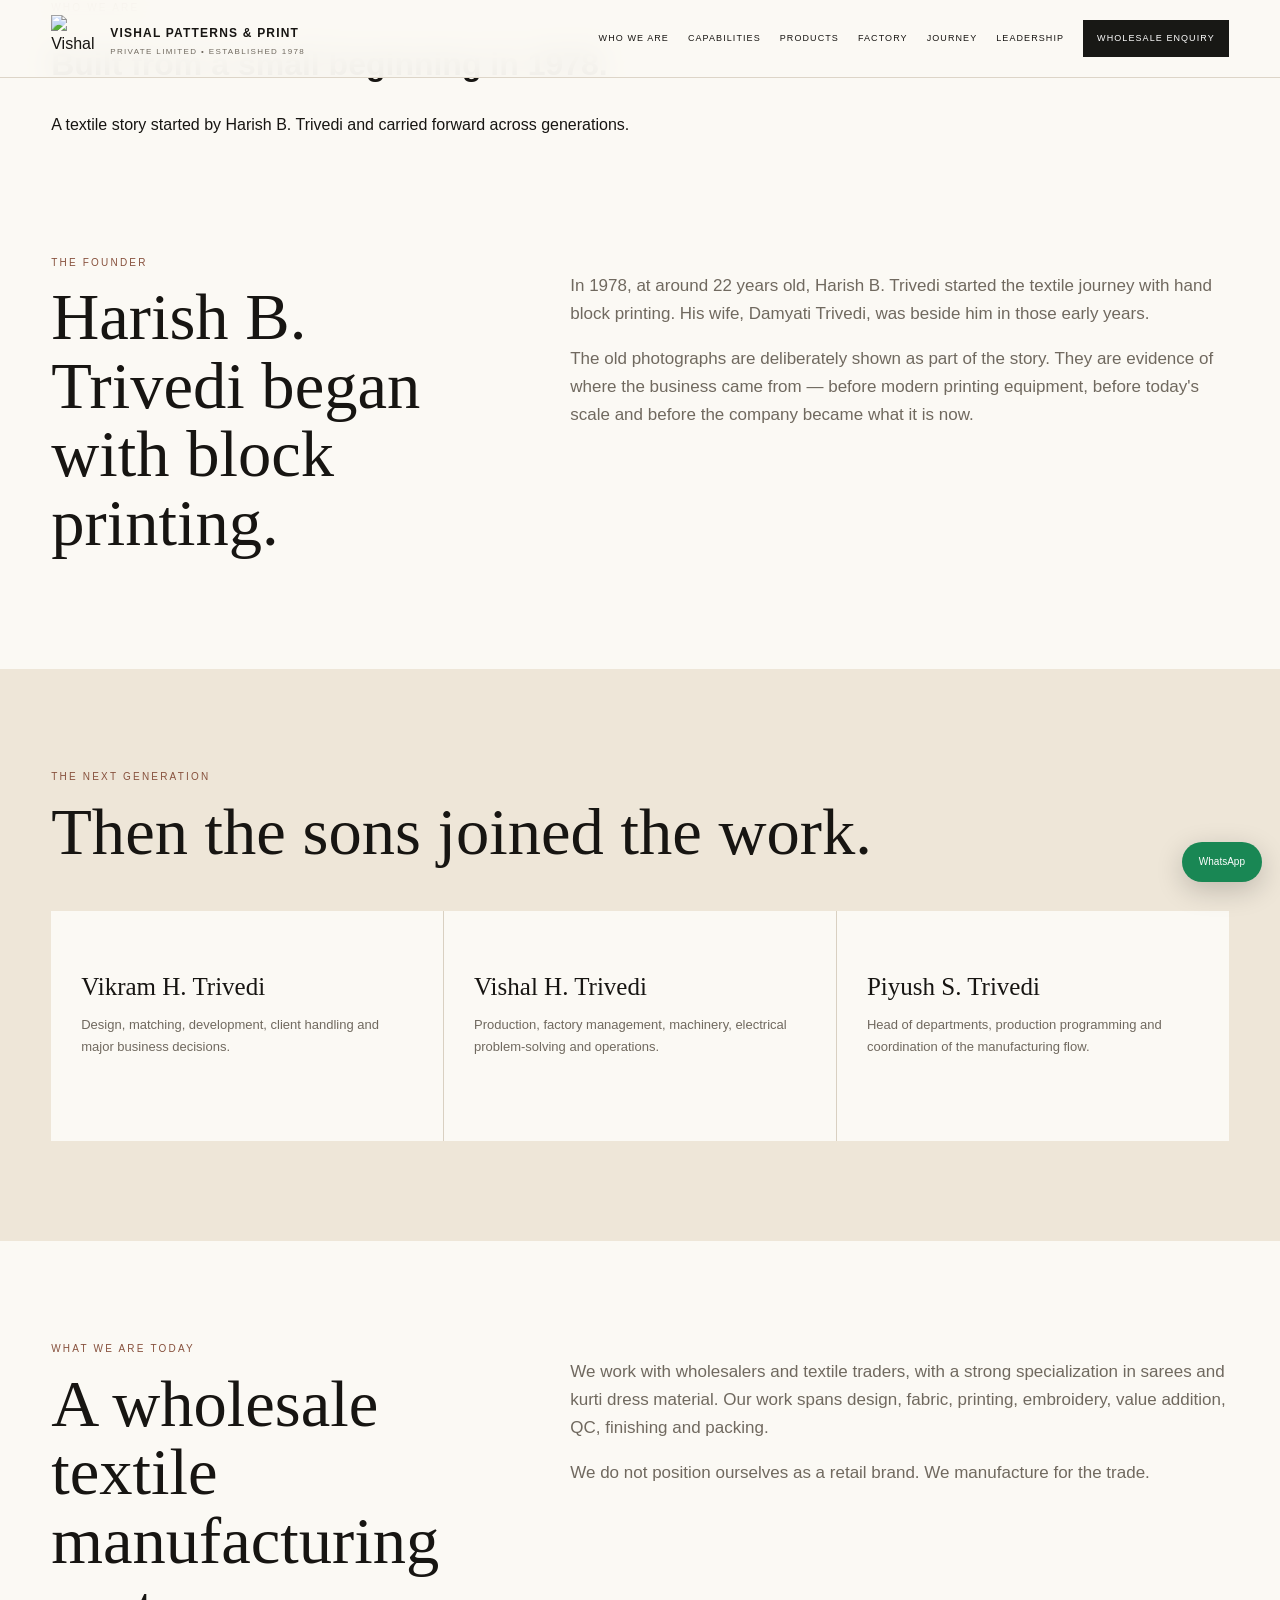
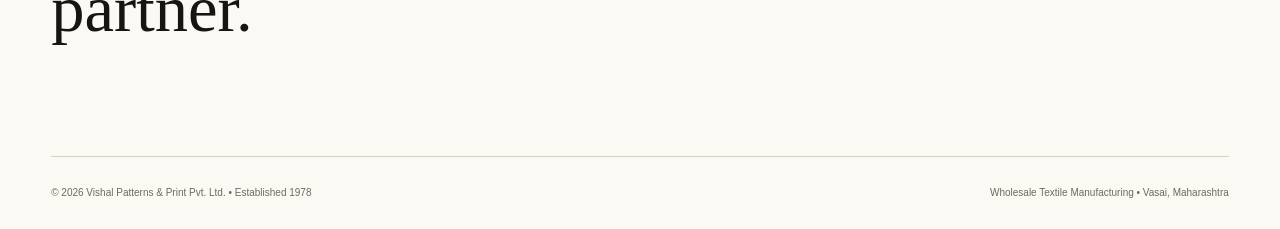
==== about.html @ ea1b5be8 "Add files via upload" ====
<!doctype html><html lang="en"><head><meta charset="utf-8"><meta name="viewport" content="width=device-width,initial-scale=1"><meta name="description" content="Vishal Patterns & Print Pvt. Ltd. — wholesale textile printing and manufacturing, established in 1978."><title>Who We Are | Vishal Patterns & Print</title><link rel="stylesheet" href="style.css"></head><body><nav class="nav"><div class="wrap navin"><a class="brand" href="index.html"><img src="assets/logo.png" alt="Vishal Patterns & Print logo"><span><b>VISHAL PATTERNS & PRINT</b><small>PRIVATE LIMITED • ESTABLISHED 1978</small></span></a><div class="links"><a href="about.html">Who We Are</a><a href="capabilities.html">Capabilities</a><a href="products.html">Products</a><a href="factory.html">Factory</a><a href="journey.html">Journey</a><a href="leadership.html">Leadership</a><a href="contact.html" class="cta">Wholesale Enquiry</a></div></div></nav>
<header class="pagehero"><div class="wrap"><div class="ey">Who We Are</div><h1>Built from a small beginning in 1978.</h1><p>A textile story started by Harish B. Trivedi and carried forward across generations.</p></div></header>
<section class="section"><div class="wrap grid2"><div><div class="ey">The Founder</div><h2>Harish B. Trivedi began with block printing.</h2></div><div><p class="lead">In 1978, at around 22 years old, Harish B. Trivedi started the textile journey with hand block printing. His wife, Damyati Trivedi, was beside him in those early years.</p><p class="lead">The old photographs are deliberately shown as part of the story. They are evidence of where the business came from — before modern printing equipment, before today's scale and before the company became what it is now.</p></div></div></section>
<section class="section cream"><div class="wrap"><div class="ey">The next generation</div><h2>Then the sons joined the work.</h2><div class="cards"><div class="card"><h3>Vikram H. Trivedi</h3><p>Design, matching, development, client handling and major business decisions.</p></div><div class="card"><h3>Vishal H. Trivedi</h3><p>Production, factory management, machinery, electrical problem-solving and operations.</p></div><div class="card"><h3>Piyush S. Trivedi</h3><p>Head of departments, production programming and coordination of the manufacturing flow.</p></div></div></div></section>
<section class="section"><div class="wrap grid2"><div><div class="ey">What we are today</div><h2>A wholesale textile manufacturing partner.</h2></div><div><p class="lead">We work with wholesalers and textile traders, with a strong specialization in sarees and kurti dress material. Our work spans design, fabric, printing, embroidery, value addition, QC, finishing and packing.</p><p class="lead">We do not position ourselves as a retail brand. We manufacture for the trade.</p></div></div></section>
<footer class="wrap"><span>© 2026 Vishal Patterns & Print Pvt. Ltd. • Established 1978</span><span>Wholesale Textile Manufacturing • Vasai, Maharashtra</span></footer><a class="wa" href="https://wa.me/918010826776" target="_blank">WhatsApp</a></body></html>
---- style.css ----
:root{--ink:#171512;--muted:#70695f;--paper:#fbf9f4;--cream:#eee6d8;--dark:#181815;--rust:#87513d;--line:#d9d0c1;--max:1220px}
*{box-sizing:border-box}html{scroll-behavior:smooth}body{margin:0;background:var(--paper);color:var(--ink);font-family:Arial,Helvetica,sans-serif;line-height:1.65}a{text-decoration:none;color:inherit}.wrap{width:min(var(--max),92%);margin:auto}
.nav{position:fixed;z-index:99;left:0;right:0;top:0;height:78px;background:#fbf9f4ee;backdrop-filter:blur(14px);border-bottom:1px solid #ddd5c8}.navin{height:100%;display:flex;align-items:center;justify-content:space-between}.brand{display:flex;gap:11px;align-items:center}.brand img{width:48px;height:48px;object-fit:contain}.brand b{font-size:12px;letter-spacing:.1em}.brand small{display:block;color:var(--muted);font-size:8px;letter-spacing:.17em}.links{display:flex;align-items:center;gap:19px;font-size:9px;letter-spacing:.12em;text-transform:uppercase}.links a:hover{color:var(--rust)}.links .cta{background:var(--dark);color:#fff;padding:11px 14px}
.hero{height:100vh;min-height:680px;position:relative;overflow:hidden;background:#222;color:#fff;padding-top:78px}.hero-slides{position:absolute;inset:0}.hero-slide{position:absolute;inset:0;opacity:0;animation:heroFade 18s infinite}.hero-slide:nth-child(1){animation-delay:0s}.hero-slide:nth-child(2){animation-delay:6s}.hero-slide:nth-child(3){animation-delay:12s}.hero-slide img{filter:brightness(.42);object-position:center}.hero:after{content:"";position:absolute;inset:0;background:linear-gradient(90deg,#000b,#0002 70%,#0006)}@keyframes heroFade{0%,28%{opacity:1}34%,94%{opacity:0}100%{opacity:1}}
.hero-content{position:relative;z-index:2;height:100%;display:flex;align-items:end;padding:80px 0}.ey{font-size:10px;text-transform:uppercase;letter-spacing:.22em;color:var(--rust)}.hero .ey{color:#e0c4b2}.hero h1{font:500 clamp(50px,7.5vw,105px)/.92 Georgia,serif;max-width:950px;margin:15px 0}.hero p{font-size:18px;color:#e7e1d9;max-width:720px;margin:24px 0}.buttons{display:flex;gap:12px;flex-wrap:wrap}.btn{display:inline-block;padding:13px 18px;border:1px solid rgba(255,255,255,.6);color:#fff;font-size:10px;text-transform:uppercase;letter-spacing:.12em}.btn.light{background:#fff;color:#171512;border-color:#fff}
.section{padding:100px 0}.cream{background:var(--cream)}.dark{background:var(--dark);color:#fff}.grid2{display:grid;grid-template-columns:.8fr 1.2fr;gap:80px}.section h2{font:500 clamp(38px,5.2vw,68px)/1.03 Georgia,serif;margin:12px 0}.lead{font-size:17px;color:var(--muted);max-width:780px}.dark .lead{color:#aaa59d}
.stats{background:var(--dark);color:#fff}.statsin{display:grid;grid-template-columns:repeat(4,1fr)}.stat{padding:38px 24px;border-right:1px solid #3d3b36}.stat:last-child{border:0}.stat strong{font:45px Georgia,serif;display:block}.stat span{font-size:9px;text-transform:uppercase;letter-spacing:.15em;color:#aaa59d}
.cards{display:grid;grid-template-columns:repeat(3,1fr);gap:1px;background:var(--line);margin-top:45px}.card{background:var(--paper);padding:30px;min-height:230px}.card h3{font:25px Georgia,serif;margin:32px 0 9px}.card p{font-size:13px;color:var(--muted)}
.photos{display:grid;grid-template-columns:1.15fr .85fr;gap:16px;margin-top:45px}.photo{height:550px;overflow:hidden}.side{display:grid;gap:16px}.side .photo{height:267px}.photos img,.gallery img{width:100%;height:100%;object-fit:cover;transition:transform .8s}.photos a:hover img,.gallery div:hover img{transform:scale(1.04)}
.timeline{margin-top:45px;border-top:1px solid var(--line)}.time{display:grid;grid-template-columns:120px 1fr;gap:28px;padding:27px 0;border-bottom:1px solid var(--line)}.time strong{font:28px Georgia,serif}.time h3{font:24px Georgia,serif;margin:0 0 5px}.time p{color:var(--muted);font-size:14px}
.people{display:grid;grid-template-columns:repeat(4,1fr);gap:15px;margin-top:45px}.person{background:#292823;padding:25px}.portrait{height:300px;background:linear-gradient(145deg,#665f54,#9d8f7e);display:grid;place-items:center;font:52px Georgia,serif;color:#eee5d8}.person h3{font:24px Georgia,serif;margin:19px 0 3px}.role{font-size:9px;text-transform:uppercase;letter-spacing:.13em;color:#c59a7d}.person p{font-size:12px;color:#bbb5ac}
.gallery{display:grid;grid-template-columns:repeat(3,1fr);gap:12px;margin-top:45px}.gallery div{height:290px;overflow:hidden}.gallery div:nth-child(2),.gallery div:nth-child(5){height:390px}.section-note{margin-top:18px;font-size:12px;color:var(--muted)}
.process{display:grid;grid-template-columns:repeat(5,1fr);gap:1px;background:var(--line);margin-top:45px}.step{background:var(--paper);padding:25px;min-height:160px}.step b{font-size:10px;color:var(--rust);letter-spacing:.14em}.step h3{font:21px Georgia,serif;margin:20px 0 5px}.step p{font-size:12px;color:var(--muted)}
.contact{display:grid;grid-template-columns:.8fr 1.2fr;gap:70px}.contactlist{margin-top:30px;border-top:1px solid var(--line)}.contactitem{padding:17px 0;border-bottom:1px solid var(--line)}.contactitem small{display:block;color:var(--rust);font-size:9px;text-transform:uppercase;letter-spacing:.14em}.contactitem a,.contactitem strong{font-size:14px}form{background:#fff;padding:32px;box-shadow:0 15px 45px #0000000d}label{display:block;font-size:9px;text-transform:uppercase;letter-spacing:.13em;margin-bottom:6px}input,textarea,select{width:100%;padding:13px;border:1px solid var(--line);margin-bottom:17px;font:14px Arial;background:#fff}textarea{min-height:135px}.submit{border:0;background:var(--dark);color:#fff;padding:14px 20px;text-transform:uppercase;letter-spacing:.12em;font-size:10px}
.wa{position:fixed;z-index:100;right:18px;bottom:18px;background:#198754;color:#fff;padding:12px 17px;border-radius:30px;font-size:10px;box-shadow:0 8px 28px #0003}footer{padding:28px 0;border-top:1px solid var(--line);font-size:10px;color:var(--muted);display:flex;justify-content:space-between}
@media(max-width:900px){.links{display:none}.grid2,.contact,.photos{grid-template-columns:1fr}.cards,.people,.gallery{grid-template-columns:1fr}.statsin{grid-template-columns:repeat(2,1fr)}.process{grid-template-columns:1fr 1fr}.hero h1{font-size:55px}.photo,.side .photo{height:300px}.section{padding:72px 0}.time{grid-template-columns:80px 1fr}footer{display:block}}
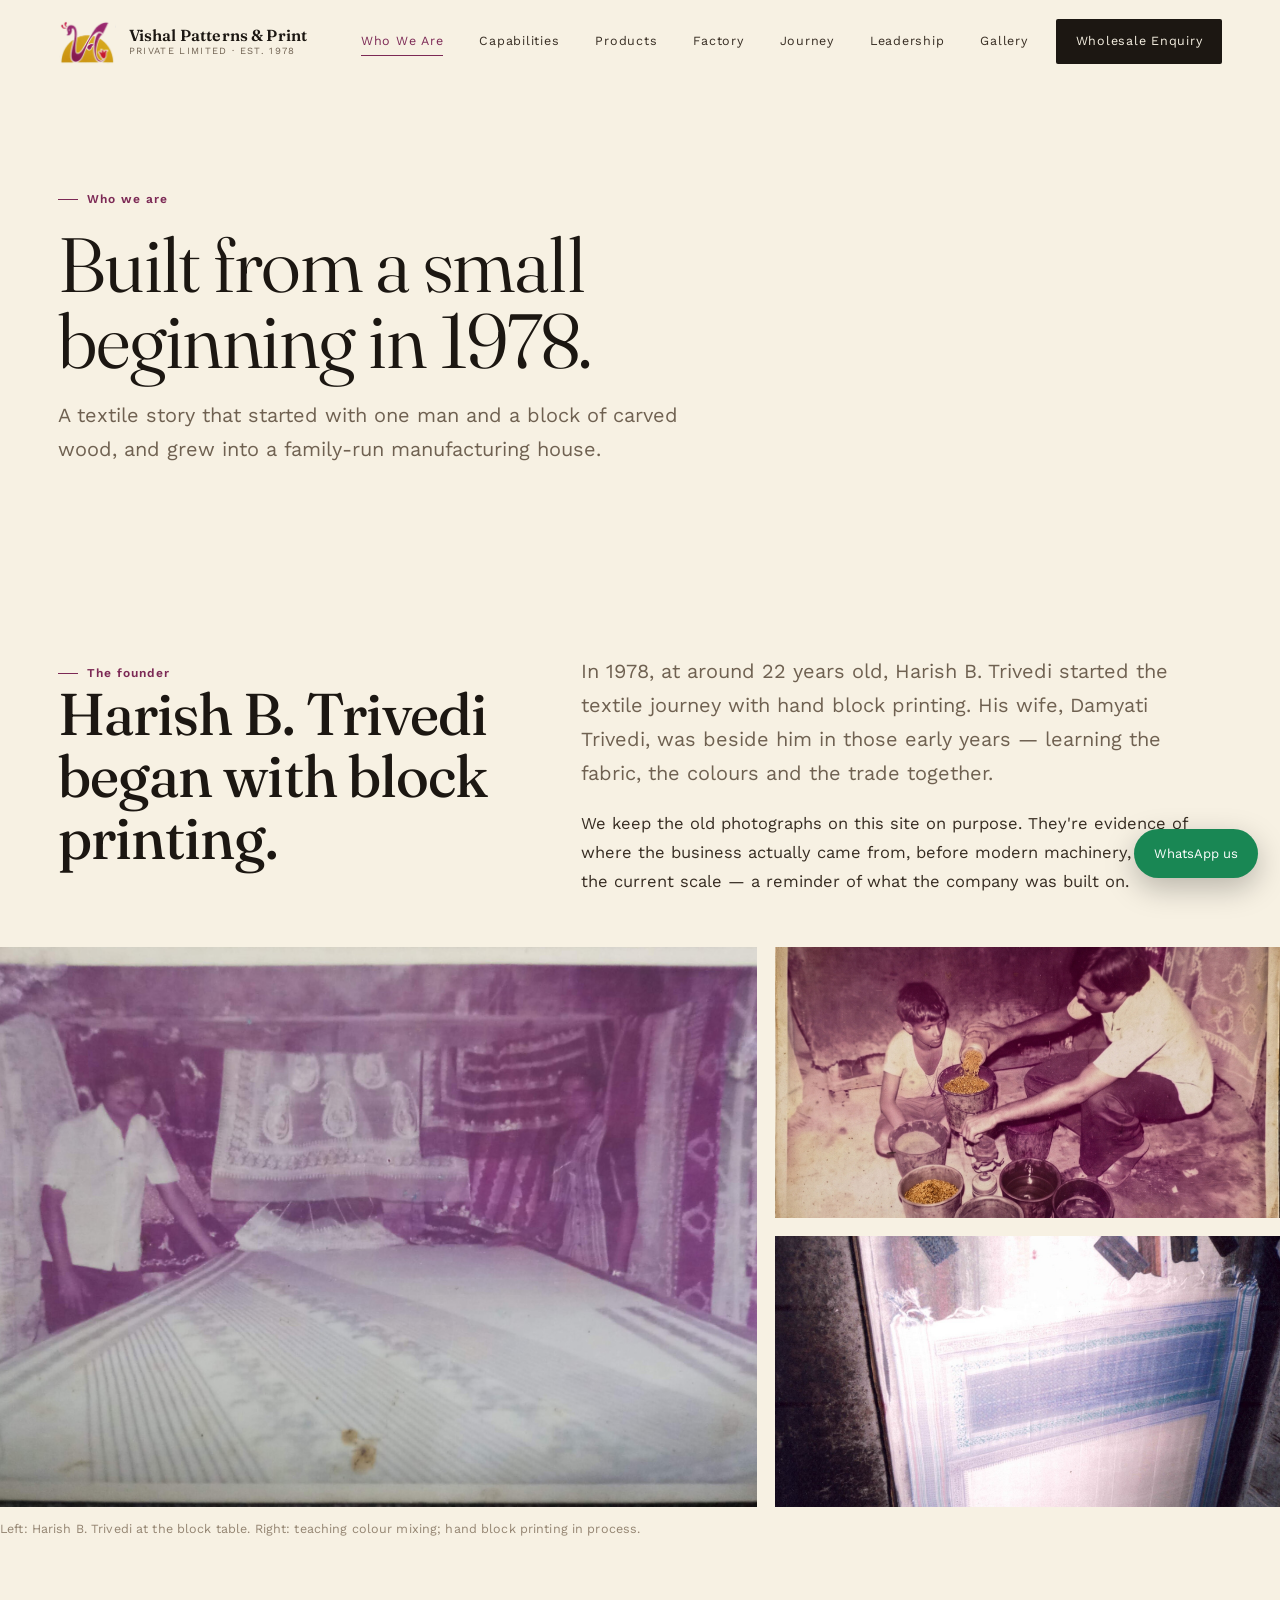
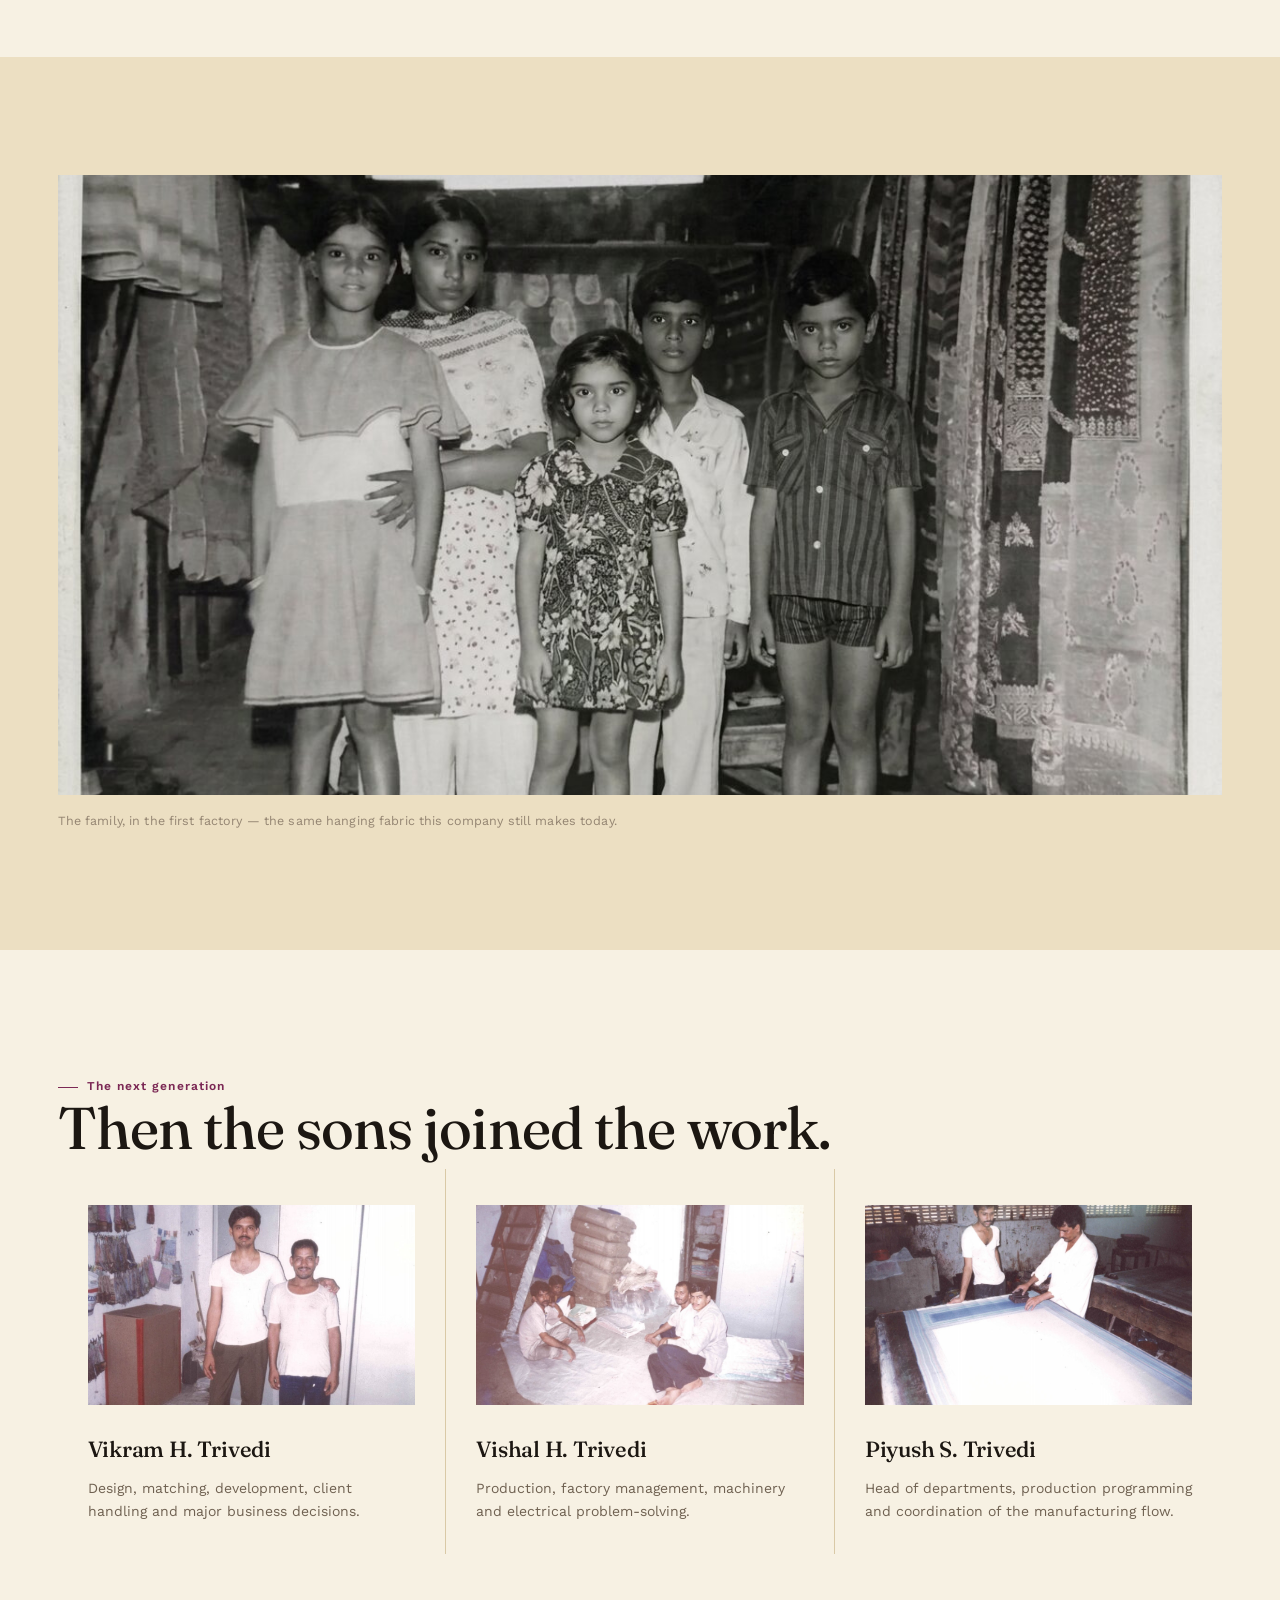
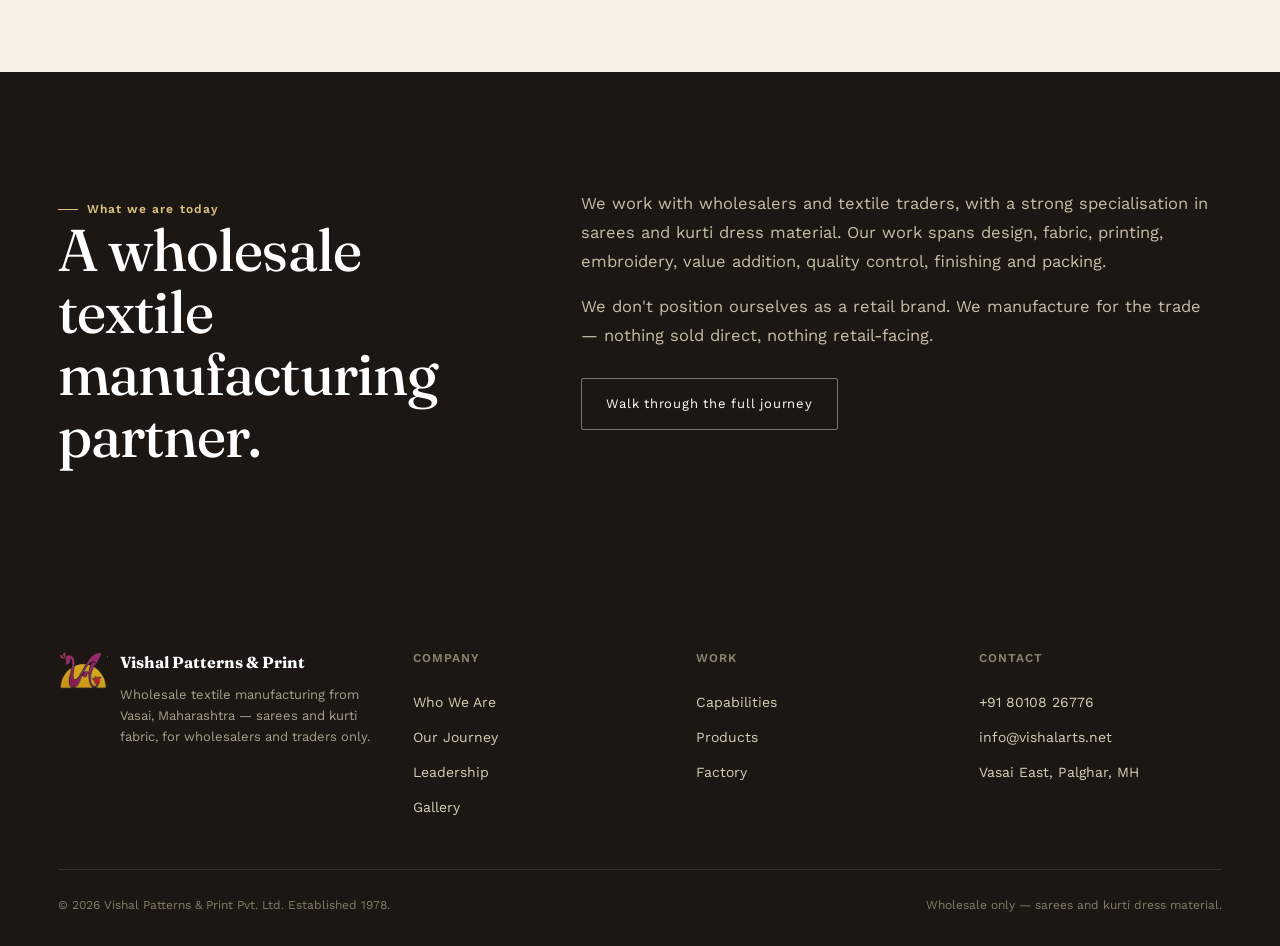
==== commit bac5164a: "Add files via upload" ====
--- a/about.html
+++ b/about.html
@@ -1,6 +1,157 @@
-<!doctype html><html lang="en"><head><meta charset="utf-8"><meta name="viewport" content="width=device-width,initial-scale=1"><meta name="description" content="Vishal Patterns & Print Pvt. Ltd. — wholesale textile printing and manufacturing, established in 1978."><title>Who We Are | Vishal Patterns & Print</title><link rel="stylesheet" href="style.css"></head><body><nav class="nav"><div class="wrap navin"><a class="brand" href="index.html"><img src="assets/logo.png" alt="Vishal Patterns & Print logo"><span><b>VISHAL PATTERNS & PRINT</b><small>PRIVATE LIMITED • ESTABLISHED 1978</small></span></a><div class="links"><a href="about.html">Who We Are</a><a href="capabilities.html">Capabilities</a><a href="products.html">Products</a><a href="factory.html">Factory</a><a href="journey.html">Journey</a><a href="leadership.html">Leadership</a><a href="contact.html" class="cta">Wholesale Enquiry</a></div></div></nav>
-<header class="pagehero"><div class="wrap"><div class="ey">Who We Are</div><h1>Built from a small beginning in 1978.</h1><p>A textile story started by Harish B. Trivedi and carried forward across generations.</p></div></header>
-<section class="section"><div class="wrap grid2"><div><div class="ey">The Founder</div><h2>Harish B. Trivedi began with block printing.</h2></div><div><p class="lead">In 1978, at around 22 years old, Harish B. Trivedi started the textile journey with hand block printing. His wife, Damyati Trivedi, was beside him in those early years.</p><p class="lead">The old photographs are deliberately shown as part of the story. They are evidence of where the business came from — before modern printing equipment, before today's scale and before the company became what it is now.</p></div></div></section>
-<section class="section cream"><div class="wrap"><div class="ey">The next generation</div><h2>Then the sons joined the work.</h2><div class="cards"><div class="card"><h3>Vikram H. Trivedi</h3><p>Design, matching, development, client handling and major business decisions.</p></div><div class="card"><h3>Vishal H. Trivedi</h3><p>Production, factory management, machinery, electrical problem-solving and operations.</p></div><div class="card"><h3>Piyush S. Trivedi</h3><p>Head of departments, production programming and coordination of the manufacturing flow.</p></div></div></div></section>
-<section class="section"><div class="wrap grid2"><div><div class="ey">What we are today</div><h2>A wholesale textile manufacturing partner.</h2></div><div><p class="lead">We work with wholesalers and textile traders, with a strong specialization in sarees and kurti dress material. Our work spans design, fabric, printing, embroidery, value addition, QC, finishing and packing.</p><p class="lead">We do not position ourselves as a retail brand. We manufacture for the trade.</p></div></div></section>
-<footer class="wrap"><span>© 2026 Vishal Patterns & Print Pvt. Ltd. • Established 1978</span><span>Wholesale Textile Manufacturing • Vasai, Maharashtra</span></footer><a class="wa" href="https://wa.me/918010826776" target="_blank">WhatsApp</a></body></html>+<!doctype html>
+<html lang="en">
+<head>
+<meta charset="utf-8">
+<meta name="viewport" content="width=device-width,initial-scale=1">
+<title>Who We Are | Vishal Patterns & Print</title>
+<meta name="description" content="The story of Vishal Patterns & Print Pvt. Ltd. — started by Harish B. Trivedi in 1978, carried forward by his sons Vikram, Vishal and Piyush.">
+<link rel="icon" href="assets/logo-nav.png">
+<link rel="preconnect" href="https://fonts.googleapis.com">
+<link rel="preconnect" href="https://fonts.gstatic.com" crossorigin>
+<link href="https://fonts.googleapis.com/css2?family=Fraunces:opsz,wght@9..144,300;9..144,340;9..144,400;9..144,460;9..144,500;9..144,600&family=Work+Sans:wght@400;500;600&display=swap" rel="stylesheet">
+<link rel="stylesheet" href="style.css">
+</head>
+<body>
+
+<nav class="nav">
+  <div class="wrap nav-in">
+    <a class="brand" href="index.html">
+      <img src="assets/logo-nav.png" alt="Vishal Patterns & Print logo">
+      <span class="brand-word"><b>Vishal Patterns &amp; Print</b><small>PRIVATE LIMITED · EST. 1978</small></span>
+    </a>
+    <div class="nav-links">
+      <a href="about.html" class="is-active">Who We Are</a>
+      <a href="capabilities.html">Capabilities</a>
+      <a href="products.html">Products</a>
+      <a href="factory.html">Factory</a>
+      <a href="journey.html">Journey</a>
+      <a href="leadership.html">Leadership</a>
+      <a href="gallery.html">Gallery</a>
+      <a href="contact.html" class="nav-cta">Wholesale Enquiry</a>
+    </div>
+    <button class="nav-burger" aria-label="Open menu"><span></span><span></span><span></span></button>
+  </div>
+</nav>
+<div class="mobile-panel">
+  <a href="about.html">Who We Are</a>
+  <a href="capabilities.html">Capabilities</a>
+  <a href="products.html">Products</a>
+  <a href="factory.html">Factory</a>
+  <a href="journey.html">Journey</a>
+  <a href="leadership.html">Leadership</a>
+  <a href="gallery.html">Gallery</a>
+  <a href="contact.html" class="cta">Wholesale Enquiry</a>
+</div>
+
+<header class="pagehero">
+  <div class="wrap">
+    <div class="small-label fx">Who we are</div>
+    <h1 class="display-1 fx fx-2">Built from a small beginning in 1978.</h1>
+    <p class="lede fx fx-3">A textile story that started with one man and a block of carved wood, and grew into a family-run manufacturing house.</p>
+  </div>
+</header>
+
+<section class="section">
+  <div class="wrap grid2">
+    <div class="fx">
+      <div class="small-label">The founder</div>
+      <h2 class="display-2">Harish B. Trivedi began with block printing.</h2>
+    </div>
+    <div class="fx fx-2">
+      <p class="lede">In 1978, at around 22 years old, Harish B. Trivedi started the textile journey with hand block printing. His wife, Damyati Trivedi, was beside him in those early years — learning the fabric, the colours and the trade together.</p>
+      <p class="body-text" style="margin-top:20px">We keep the old photographs on this site on purpose. They're evidence of where the business actually came from, before modern machinery, before the current scale — a reminder of what the company was built on.</p>
+    </div>
+  </div>
+  <div class="photo-duo">
+    <div class="reveal ph-main fx"><img src="assets/harish-block-table.jpg" alt="Harish B. Trivedi standing at the hand block printing table"></div>
+    <div class="ph-side">
+      <div class="reveal fx fx-2"><img src="assets/harish-teaching-colour.jpg" alt="Harish B. Trivedi teaching colour mixing to a young family member"></div>
+      <div class="reveal fx fx-3"><img src="assets/old-block-printing.jpg" alt="Hand block printing in process on fabric"></div>
+    </div>
+  </div>
+  <p class="caption fx">Left: Harish B. Trivedi at the block table. Right: teaching colour mixing; hand block printing in process.</p>
+</section>
+
+<section class="section cream">
+  <div class="wrap">
+    <div class="reveal fx" style="height:min(70vh, 620px)">
+      <img src="assets/family-first-factory.jpg" alt="The Trivedi family as children, standing inside the first factory, surrounded by hanging sarees">
+    </div>
+    <p class="caption fx" style="margin-top:16px">The family, in the first factory — the same hanging fabric this company still makes today.</p>
+  </div>
+</section>
+
+<section class="section">
+  <div class="wrap">
+    <div class="fx" style="margin-bottom:10px">
+      <div class="small-label">The next generation</div>
+      <h2 class="display-2">Then the sons joined the work.</h2>
+    </div>
+  </div>
+  <div class="wrap cards">
+    <div class="card fx">
+      <div class="reveal" style="height:200px; margin-bottom:20px"><img src="assets/vikram-old.jpg" alt="Vikram H. Trivedi, early years"></div>
+      <h3>Vikram H. Trivedi</h3>
+      <p>Design, matching, development, client handling and major business decisions.</p>
+    </div>
+    <div class="card fx fx-2">
+      <div class="reveal" style="height:200px; margin-bottom:20px"><img src="assets/vishal-old.jpg" alt="Vishal H. Trivedi, early years"></div>
+      <h3>Vishal H. Trivedi</h3>
+      <p>Production, factory management, machinery and electrical problem-solving.</p>
+    </div>
+    <div class="card fx fx-3">
+      <div class="reveal" style="height:200px; margin-bottom:20px"><img src="assets/piyush-karigar-old.jpg" alt="Piyush S. Trivedi with a karigar, early years"></div>
+      <h3>Piyush S. Trivedi</h3>
+      <p>Head of departments, production programming and coordination of the manufacturing flow.</p>
+    </div>
+  </div>
+</section>
+
+<section class="section dark">
+  <div class="wrap grid2">
+    <div class="fx">
+      <div class="small-label">What we are today</div>
+      <h2 class="display-2">A wholesale textile manufacturing partner.</h2>
+    </div>
+    <div class="fx fx-2">
+      <p class="body-text" style="color:#c9bda9">We work with wholesalers and textile traders, with a strong specialisation in sarees and kurti dress material. Our work spans design, fabric, printing, embroidery, value addition, quality control, finishing and packing.</p>
+      <p class="body-text" style="color:#c9bda9; margin-top:16px">We don't position ourselves as a retail brand. We manufacture for the trade — nothing sold direct, nothing retail-facing.</p>
+      <a class="btn" href="journey.html" style="margin-top:28px; border-color:rgba(255,255,255,.4)">Walk through the full journey</a>
+    </div>
+  </div>
+</section>
+
+<footer class="site-footer">
+  <div class="wrap">
+    <div class="footer-top">
+      <div class="footer-brand">
+        <img src="assets/logo-nav.png" alt="Vishal Patterns & Print">
+        <div><b>Vishal Patterns &amp; Print</b><p>Wholesale textile manufacturing from Vasai, Maharashtra — sarees and kurti fabric, for wholesalers and traders only.</p></div>
+      </div>
+      <div class="f-col"><h4>Company</h4>
+        <a href="about.html">Who We Are</a>
+        <a href="journey.html">Our Journey</a>
+        <a href="leadership.html">Leadership</a>
+        <a href="gallery.html">Gallery</a>
+      </div>
+      <div class="f-col"><h4>Work</h4>
+        <a href="capabilities.html">Capabilities</a>
+        <a href="products.html">Products</a>
+        <a href="factory.html">Factory</a>
+      </div>
+      <div class="f-col"><h4>Contact</h4>
+        <a href="tel:+918010826776">+91 80108 26776</a>
+        <a href="mailto:info@vishalarts.net">info@vishalarts.net</a>
+        <span>Vasai East, Palghar, MH</span>
+      </div>
+    </div>
+    <div class="footer-bottom">
+      <span>© 2026 Vishal Patterns &amp; Print Pvt. Ltd. Established 1978.</span>
+      <span>Wholesale only — sarees and kurti dress material.</span>
+    </div>
+  </div>
+</footer>
+<a class="wa-float" href="https://wa.me/918010826776" target="_blank" rel="noopener">WhatsApp us</a>
+<script src="main.js"></script>
+</body>
+</html>
--- a/style.css
+++ b/style.css
@@ -1,17 +1,381 @@
-
-:root{--ink:#171512;--muted:#70695f;--paper:#fbf9f4;--cream:#eee6d8;--dark:#181815;--rust:#87513d;--line:#d9d0c1;--max:1220px}
-*{box-sizing:border-box}html{scroll-behavior:smooth}body{margin:0;background:var(--paper);color:var(--ink);font-family:Arial,Helvetica,sans-serif;line-height:1.65}a{text-decoration:none;color:inherit}.wrap{width:min(var(--max),92%);margin:auto}
-.nav{position:fixed;z-index:99;left:0;right:0;top:0;height:78px;background:#fbf9f4ee;backdrop-filter:blur(14px);border-bottom:1px solid #ddd5c8}.navin{height:100%;display:flex;align-items:center;justify-content:space-between}.brand{display:flex;gap:11px;align-items:center}.brand img{width:48px;height:48px;object-fit:contain}.brand b{font-size:12px;letter-spacing:.1em}.brand small{display:block;color:var(--muted);font-size:8px;letter-spacing:.17em}.links{display:flex;align-items:center;gap:19px;font-size:9px;letter-spacing:.12em;text-transform:uppercase}.links a:hover{color:var(--rust)}.links .cta{background:var(--dark);color:#fff;padding:11px 14px}
-.hero{height:100vh;min-height:680px;position:relative;overflow:hidden;background:#222;color:#fff;padding-top:78px}.hero-slides{position:absolute;inset:0}.hero-slide{position:absolute;inset:0;opacity:0;animation:heroFade 18s infinite}.hero-slide:nth-child(1){animation-delay:0s}.hero-slide:nth-child(2){animation-delay:6s}.hero-slide:nth-child(3){animation-delay:12s}.hero-slide img{filter:brightness(.42);object-position:center}.hero:after{content:"";position:absolute;inset:0;background:linear-gradient(90deg,#000b,#0002 70%,#0006)}@keyframes heroFade{0%,28%{opacity:1}34%,94%{opacity:0}100%{opacity:1}}
-.hero-content{position:relative;z-index:2;height:100%;display:flex;align-items:end;padding:80px 0}.ey{font-size:10px;text-transform:uppercase;letter-spacing:.22em;color:var(--rust)}.hero .ey{color:#e0c4b2}.hero h1{font:500 clamp(50px,7.5vw,105px)/.92 Georgia,serif;max-width:950px;margin:15px 0}.hero p{font-size:18px;color:#e7e1d9;max-width:720px;margin:24px 0}.buttons{display:flex;gap:12px;flex-wrap:wrap}.btn{display:inline-block;padding:13px 18px;border:1px solid rgba(255,255,255,.6);color:#fff;font-size:10px;text-transform:uppercase;letter-spacing:.12em}.btn.light{background:#fff;color:#171512;border-color:#fff}
-.section{padding:100px 0}.cream{background:var(--cream)}.dark{background:var(--dark);color:#fff}.grid2{display:grid;grid-template-columns:.8fr 1.2fr;gap:80px}.section h2{font:500 clamp(38px,5.2vw,68px)/1.03 Georgia,serif;margin:12px 0}.lead{font-size:17px;color:var(--muted);max-width:780px}.dark .lead{color:#aaa59d}
-.stats{background:var(--dark);color:#fff}.statsin{display:grid;grid-template-columns:repeat(4,1fr)}.stat{padding:38px 24px;border-right:1px solid #3d3b36}.stat:last-child{border:0}.stat strong{font:45px Georgia,serif;display:block}.stat span{font-size:9px;text-transform:uppercase;letter-spacing:.15em;color:#aaa59d}
-.cards{display:grid;grid-template-columns:repeat(3,1fr);gap:1px;background:var(--line);margin-top:45px}.card{background:var(--paper);padding:30px;min-height:230px}.card h3{font:25px Georgia,serif;margin:32px 0 9px}.card p{font-size:13px;color:var(--muted)}
-.photos{display:grid;grid-template-columns:1.15fr .85fr;gap:16px;margin-top:45px}.photo{height:550px;overflow:hidden}.side{display:grid;gap:16px}.side .photo{height:267px}.photos img,.gallery img{width:100%;height:100%;object-fit:cover;transition:transform .8s}.photos a:hover img,.gallery div:hover img{transform:scale(1.04)}
-.timeline{margin-top:45px;border-top:1px solid var(--line)}.time{display:grid;grid-template-columns:120px 1fr;gap:28px;padding:27px 0;border-bottom:1px solid var(--line)}.time strong{font:28px Georgia,serif}.time h3{font:24px Georgia,serif;margin:0 0 5px}.time p{color:var(--muted);font-size:14px}
-.people{display:grid;grid-template-columns:repeat(4,1fr);gap:15px;margin-top:45px}.person{background:#292823;padding:25px}.portrait{height:300px;background:linear-gradient(145deg,#665f54,#9d8f7e);display:grid;place-items:center;font:52px Georgia,serif;color:#eee5d8}.person h3{font:24px Georgia,serif;margin:19px 0 3px}.role{font-size:9px;text-transform:uppercase;letter-spacing:.13em;color:#c59a7d}.person p{font-size:12px;color:#bbb5ac}
-.gallery{display:grid;grid-template-columns:repeat(3,1fr);gap:12px;margin-top:45px}.gallery div{height:290px;overflow:hidden}.gallery div:nth-child(2),.gallery div:nth-child(5){height:390px}.section-note{margin-top:18px;font-size:12px;color:var(--muted)}
-.process{display:grid;grid-template-columns:repeat(5,1fr);gap:1px;background:var(--line);margin-top:45px}.step{background:var(--paper);padding:25px;min-height:160px}.step b{font-size:10px;color:var(--rust);letter-spacing:.14em}.step h3{font:21px Georgia,serif;margin:20px 0 5px}.step p{font-size:12px;color:var(--muted)}
-.contact{display:grid;grid-template-columns:.8fr 1.2fr;gap:70px}.contactlist{margin-top:30px;border-top:1px solid var(--line)}.contactitem{padding:17px 0;border-bottom:1px solid var(--line)}.contactitem small{display:block;color:var(--rust);font-size:9px;text-transform:uppercase;letter-spacing:.14em}.contactitem a,.contactitem strong{font-size:14px}form{background:#fff;padding:32px;box-shadow:0 15px 45px #0000000d}label{display:block;font-size:9px;text-transform:uppercase;letter-spacing:.13em;margin-bottom:6px}input,textarea,select{width:100%;padding:13px;border:1px solid var(--line);margin-bottom:17px;font:14px Arial;background:#fff}textarea{min-height:135px}.submit{border:0;background:var(--dark);color:#fff;padding:14px 20px;text-transform:uppercase;letter-spacing:.12em;font-size:10px}
-.wa{position:fixed;z-index:100;right:18px;bottom:18px;background:#198754;color:#fff;padding:12px 17px;border-radius:30px;font-size:10px;box-shadow:0 8px 28px #0003}footer{padding:28px 0;border-top:1px solid var(--line);font-size:10px;color:var(--muted);display:flex;justify-content:space-between}
-@media(max-width:900px){.links{display:none}.grid2,.contact,.photos{grid-template-columns:1fr}.cards,.people,.gallery{grid-template-columns:1fr}.statsin{grid-template-columns:repeat(2,1fr)}.process{grid-template-columns:1fr 1fr}.hero h1{font-size:55px}.photo,.side .photo{height:300px}.section{padding:72px 0}.time{grid-template-columns:80px 1fr}footer{display:block}}
+/* ============================================================
+   VISHAL PATTERNS & PRINT — design system
+   Palette drawn from the company mark: deep wine/magenta + gold.
+   Display: Fraunces (heritage serif with real craft in it)
+   Body/UI:  Work Sans (quiet, legible workhorse)
+   ============================================================ */
+
+:root{
+  --ink:        #1c1712;
+  --ink-soft:   #362c22;
+  --paper:      #f7f1e3;
+  --cream:      #ecdfc2;
+  --cream-deep: #e3d3ad;
+  --muted:      #6f6151;
+  --muted-lt:   #948572;
+  --wine:       #7c2955;
+  --wine-deep:  #571d3c;
+  --gold:       #c1963a;
+  --gold-soft:  #dcc182;
+  --line:       #d9c9a6;
+  --paper-rgb:  247,241,227;
+  --ink-rgb:    28,23,18;
+
+  --serif: "Fraunces", "Iowan Old Style", Georgia, serif;
+  --sans:  "Work Sans", Arial, Helvetica, sans-serif;
+
+  --max: 1280px;
+  --maxN: 860px; /* narrow, for long-form reading */
+  --nav-h: 84px;
+
+  --ease: cubic-bezier(.22,.68,0,1);
+  --ease-soft: cubic-bezier(.4,0,.2,1);
+}
+
+@media (prefers-color-scheme: dark){ /* site is intentionally light/heritage regardless of OS theme */ }
+
+*{ box-sizing: border-box; }
+html{ scroll-behavior: smooth; }
+html, body{ overscroll-behavior-x: none; }
+body{
+  margin:0;
+  background: var(--paper);
+  color: var(--ink);
+  font-family: var(--sans);
+  font-size: 17px;
+  line-height: 1.65;
+  -webkit-font-smoothing: antialiased;
+}
+a{ text-decoration:none; color:inherit; }
+img{ display:block; max-width:100%; }
+button{ font-family:inherit; cursor:pointer; }
+::selection{ background: var(--wine); color: var(--paper); }
+
+.wrap{ width: min(var(--max), 91%); margin: 0 auto; }
+.wrap-n{ width: min(var(--maxN), 91%); margin: 0 auto; }
+
+@media (prefers-reduced-motion: reduce){
+  html{ scroll-behavior:auto; }
+  *{ animation-duration:.001ms !important; animation-iteration-count:1 !important; transition-duration:.001ms !important; scroll-behavior:auto !important; }
+}
+
+/* ---------- Typography ---------- */
+h1,h2,h3,h4{ font-family: var(--serif); font-weight:500; margin:0; color: var(--ink); letter-spacing:-.01em; }
+p{ margin:0; }
+
+.display-1{ font-size: clamp(44px, 7vw, 104px); font-weight:340; line-height:.98; letter-spacing:-.02em; }
+.display-2{ font-size: clamp(34px, 4.6vw, 62px); font-weight:460; line-height:1.05; letter-spacing:-.015em; }
+.display-3{ font-size: clamp(26px, 2.6vw, 36px); font-weight:500; line-height:1.15; }
+
+.lede{ font-size: clamp(16px, 1.6vw, 20px); color: var(--muted); max-width: 62ch; line-height:1.7; }
+.body-text{ font-size:16.5px; color: var(--ink-soft); max-width: 68ch; line-height:1.75; }
+.small-label{
+  font-size:12px; letter-spacing:.09em; color: var(--wine); font-weight:600;
+  display:inline-flex; align-items:center; gap:9px;
+}
+.small-label::before{ content:""; width:20px; height:1px; background: var(--wine); display:inline-block; }
+.dark .small-label{ color: var(--gold-soft); }
+.dark .small-label::before{ background: var(--gold-soft); }
+
+.figure-num{ font-family: var(--serif); font-weight:400; color: var(--gold); }
+
+/* ---------- Nav ---------- */
+.nav{
+  position: fixed; inset: 0 0 auto 0; z-index: 200; height: var(--nav-h);
+  background: rgba(var(--paper-rgb), 0);
+  border-bottom: 1px solid transparent;
+  transition: background .5s var(--ease-soft), border-color .5s var(--ease-soft), height .3s var(--ease-soft);
+}
+.nav.is-scrolled{
+  background: rgba(var(--paper-rgb), .93);
+  backdrop-filter: blur(14px);
+  border-bottom-color: var(--line);
+}
+.nav-in{ height:100%; display:flex; align-items:center; justify-content:space-between; }
+.brand{ display:flex; align-items:center; gap:13px; }
+.brand img{ height:44px; width:auto; }
+.brand-word{ display:flex; flex-direction:column; line-height:1.15; }
+.brand-word b{ font-family: var(--serif); font-size:16px; font-weight:600; letter-spacing:.01em; }
+.brand-word small{ font-size:9.5px; letter-spacing:.14em; color: var(--muted); margin-top:2px; }
+
+.nav-links{ display:flex; align-items:center; gap:8px; }
+.nav-links a{
+  position:relative; font-size:12.5px; letter-spacing:.06em; padding:10px 14px; color: var(--ink-soft);
+  transition: color .25s;
+}
+.nav-links a::after{
+  content:""; position:absolute; left:14px; right:14px; bottom:6px; height:1px; background: var(--wine);
+  transform: scaleX(0); transform-origin: left; transition: transform .3s var(--ease);
+}
+.nav-links a:hover{ color: var(--wine); }
+.nav-links a:hover::after{ transform: scaleX(1); }
+.nav-links a.is-active{ color: var(--wine); }
+.nav-links a.is-active::after{ transform: scaleX(1); }
+.nav-cta{
+  background: var(--ink); color: var(--paper) !important; padding:12px 20px !important; margin-left:6px;
+  border-radius:2px;
+}
+.nav-cta::after{ display:none; }
+.nav-cta:hover{ background: var(--wine); color:#fff !important; }
+
+.nav-burger{ display:none; background:none; border:0; padding:8px; }
+.nav-burger span{ display:block; width:24px; height:1.5px; background: var(--ink); margin:5px 0; transition: transform .3s, opacity .3s, background .3s; }
+
+/* nav sits over a dark photo hero until the page is scrolled */
+body.has-hero .nav:not(.is-scrolled) .nav-links a{ color:#f3ecdf; text-shadow: 0 1px 10px rgba(0,0,0,.35); }
+body.has-hero .nav:not(.is-scrolled) .nav-links a::after{ background:#f3ecdf; }
+body.has-hero .nav:not(.is-scrolled) .nav-links a.is-active{ color: var(--gold-soft); }
+body.has-hero .nav:not(.is-scrolled) .nav-cta{ background: rgba(255,255,255,.14); color:#fff !important; border:1px solid rgba(255,255,255,.5); }
+body.has-hero .nav:not(.is-scrolled) .brand-word b{ color:#fff; text-shadow: 0 1px 10px rgba(0,0,0,.35); }
+body.has-hero .nav:not(.is-scrolled) .brand-word small{ color:#d9cdb8; }
+body.has-hero .nav:not(.is-scrolled) .nav-burger span{ background:#fff; }
+
+.mobile-panel{
+  position: fixed; inset:0; z-index:199; background: var(--ink); color: var(--paper);
+  display:flex; flex-direction:column; justify-content:center; padding: 40px 8%;
+  transform: translateY(-100%); transition: transform .5s var(--ease); visibility:hidden;
+}
+.mobile-panel.is-open{ transform: translateY(0); visibility:visible; }
+.mobile-panel a{ font-family: var(--serif); font-size: 32px; padding: 12px 0; border-bottom:1px solid rgba(255,255,255,.1); }
+.mobile-panel .cta{ margin-top:20px; display:inline-block; border:1px solid var(--gold-soft); color:var(--gold-soft); padding:12px 22px; font-family:var(--sans); font-size:13px; letter-spacing:.08em; }
+
+/* ---------- Hero (home) ---------- */
+.hero{
+  position:relative; min-height:100vh; overflow:hidden; background:#171310; color:#fff;
+  display:flex; align-items:flex-end;
+}
+.hero-media{ position:absolute; inset:0; }
+.hero-media img{ width:100%; height:100%; object-fit:cover; will-change:transform; }
+.hero-media::after{
+  content:""; position:absolute; inset:0;
+  background: linear-gradient(0deg, rgba(10,7,5,.86) 0%, rgba(10,7,5,.32) 46%, rgba(10,7,5,.5) 100%);
+}
+.hero-in{ position:relative; z-index:2; padding: 150px 0 90px; width:100%; }
+.hero .small-label{ color: var(--gold-soft); }
+.hero .small-label::before{ background: var(--gold-soft); }
+.hero h1{ color:#fff; margin: 20px 0 26px; max-width: 15ch; }
+.hero p{ color: #e8dfd1; max-width: 54ch; font-size: 17.5px; }
+.hero-actions{ display:flex; gap:14px; margin-top:34px; flex-wrap:wrap; }
+
+.btn{
+  display:inline-flex; align-items:center; gap:10px; padding:14px 24px; font-size:13px; letter-spacing:.06em;
+  border:1px solid rgba(255,255,255,.5); color:#fff; border-radius:2px; transition: all .3s var(--ease-soft);
+}
+.btn:hover{ background: rgba(255,255,255,.08); border-color:#fff; }
+.btn-solid{ background:#fff; color: var(--ink); border-color:#fff; }
+.btn-solid:hover{ background: var(--gold-soft); border-color: var(--gold-soft); }
+.btn-ink{ border-color: var(--ink); color: var(--ink); }
+.btn-ink:hover{ background: var(--ink); color:#fff; }
+.btn-wine{ background: var(--wine); color:#fff; border-color: var(--wine); }
+.btn-wine:hover{ background: var(--wine-deep); border-color: var(--wine-deep); }
+
+/* ---------- Page hero (inner pages) ---------- */
+.pagehero{
+  padding: calc(var(--nav-h) + 96px) 0 70px; position:relative; overflow:hidden;
+}
+.pagehero .display-1{ font-size: clamp(40px, 6vw, 78px); margin: 18px 0 20px; max-width:18ch; }
+.pagehero p{ max-width:56ch; }
+.pagehero-crumb{ font-size:13px; color: var(--muted-lt); margin-top:18px; }
+
+/* ---------- Sections ---------- */
+.section{ padding: 118px 0; position:relative; }
+.section-tight{ padding: 84px 0; }
+.cream{ background: var(--cream); }
+.dark{ background: var(--ink); color:#eee6d5; }
+.dark h2, .dark h3{ color:#fff; }
+.dark .body-text{ color:#c9bda9; }
+.wine{ background: var(--wine); color:#f6e9ec; }
+.wine h2{ color:#fff; }
+
+.grid2{ display:grid; grid-template-columns: .82fr 1.18fr; gap:78px; align-items:start; }
+.grid2.reverse{ grid-template-columns: 1.18fr .82fr; }
+.grid2.reverse > *:first-child{ order:2; }
+
+.head-row{ display:flex; justify-content:space-between; align-items:flex-end; gap:40px; margin-bottom:52px; flex-wrap:wrap; }
+
+/* ---------- Cards ---------- */
+.cards{ display:grid; grid-template-columns:repeat(3, 1fr); gap:1px; background: var(--line); margin-top:10px; }
+.card{ background: var(--paper); padding:36px 30px 32px; min-height:220px; transition: background .35s; }
+.card:hover{ background:#fffdf8; }
+.card .figure-num{ font-size:14px; }
+.card h3{ font-size:22px; margin:26px 0 10px; }
+.card p{ font-size:14px; color: var(--muted); line-height:1.6; }
+
+/* ---------- Photo blocks / reveal ---------- */
+.reveal{ overflow:hidden; }
+.reveal img{ width:100%; height:100%; object-fit:cover; transform: scale(1.12); transition: transform 1.4s var(--ease); }
+.reveal.is-visible img{ transform: scale(1); }
+.reveal-wipe{ clip-path: inset(0 0 100% 0); transition: clip-path 1.1s var(--ease); }
+.reveal-wipe.is-visible{ clip-path: inset(0 0 0% 0); }
+
+.photo-duo{ display:grid; grid-template-columns: 1.2fr .8fr; gap:18px; margin-top:50px; }
+.photo-duo .ph-main{ height:560px; }
+.photo-duo .ph-side{ display:grid; gap:18px; }
+.photo-duo .ph-side .reveal{ height:271px; }
+.caption{ font-size:12.5px; color: var(--muted-lt); margin-top:12px; letter-spacing:.01em; }
+
+/* signature compare-scroll (About/Home) */
+.compare{
+  position:relative; height:150vh;
+}
+.compare-stage{
+  position:sticky; top: var(--nav-h); height: calc(100vh - var(--nav-h)); overflow:hidden;
+}
+.compare-frame{ position:relative; width:100%; height:100%; }
+.compare-frame img{ position:absolute; inset:0; width:100%; height:100%; object-fit:cover; }
+.compare-old{ filter: saturate(.72) sepia(.14); }
+.compare-new{ clip-path: inset(0 0 0 100%); }
+.compare-line{
+  position:absolute; top:0; bottom:0; width:2px; background: var(--gold-soft);
+  box-shadow: 0 0 24px rgba(193,150,58,.6);
+}
+.compare-tag{
+  position:absolute; bottom:44px; padding:12px 18px; font-size:12.5px; letter-spacing:.08em; color:#fff;
+  background: rgba(10,7,5,.55); backdrop-filter: blur(6px);
+}
+.compare-tag.old{ left:5%; }
+.compare-tag.new{ right:5%; text-align:right; }
+
+/* ---------- Timeline (Journey) ---------- */
+.timeline{ position:relative; margin-top:60px; padding-left: 130px; }
+.timeline-rail{ position:absolute; left:56px; top:6px; bottom:6px; width:2px; background: var(--line); }
+.timeline-rail-fill{ position:absolute; left:0; top:0; width:100%; height:0%; background: var(--wine); transform-origin: top; }
+.time{ position:relative; padding-bottom:76px; }
+.time:last-child{ padding-bottom:6px; }
+.time-year{
+  position:absolute; left:-130px; top:-2px; width:110px; text-align:right;
+  font-family: var(--serif); font-size:20px; color: var(--muted); padding-right:0;
+}
+.time-dot{
+  position:absolute; left:-74px; top:6px; width:11px; height:11px; border-radius:50%;
+  background: var(--paper); border:2px solid var(--line); transition: all .4s var(--ease);
+}
+.time.is-visible .time-dot{ border-color: var(--wine); background: var(--wine); }
+.time.is-visible .time-year{ color: var(--wine); }
+.time h3{ font-size:25px; margin-bottom:8px; }
+.time p{ color: var(--muted); font-size:15px; max-width:56ch; }
+.time-photo{ margin-top:20px; max-width:420px; height:260px; }
+
+/* ---------- People / Leadership ---------- */
+.people{ display:grid; grid-template-columns:repeat(4,1fr); gap:1px; background: var(--line); margin-top:50px; }
+.person{ background:#211a14; padding:0 0 26px; }
+.person .ph{ height:340px; overflow:hidden; }
+.person .ph img{ width:100%; height:100%; object-fit:cover; filter: grayscale(.15); }
+.person .body{ padding:24px 24px 0; }
+.person h3{ font-size:23px; color:#fff; margin-bottom:4px; }
+.person .role{ font-size:10.5px; letter-spacing:.1em; color: var(--gold-soft); }
+.person p{ font-size:13px; color:#b9ac97; margin-top:12px; line-height:1.6; }
+
+/* ---------- Stats ---------- */
+.stats{ background: var(--ink); color:#fff; }
+.stats-in{ display:grid; grid-template-columns:repeat(4,1fr); }
+.stat{ padding:52px 26px; border-right:1px solid rgba(255,255,255,.1); }
+.stat:last-child{ border:0; }
+.stat strong{ font-family: var(--serif); font-size:46px; font-weight:400; display:block; color: var(--gold-soft); }
+.stat span{ font-size:11.5px; letter-spacing:.07em; color:#a99f8e; margin-top:6px; display:block; }
+
+/* ---------- Process ---------- */
+.process{ display:grid; grid-template-columns:repeat(5,1fr); gap:1px; background: var(--line); margin-top:52px; }
+.step{ background: var(--paper); padding:28px 22px; min-height:180px; }
+.step b{ font-family:var(--serif); font-size:26px; color: var(--gold); font-weight:400; }
+.step h3{ font-size:19px; margin:18px 0 6px; }
+.step p{ font-size:13px; color: var(--muted); }
+
+/* ---------- Gallery ---------- */
+.gal{ display:grid; grid-template-columns:repeat(4,1fr); gap:12px; margin-top:14px; }
+.gal .reveal{ height:260px; }
+.gal .reveal:nth-child(5n+2){ height:340px; }
+.gal .reveal:nth-child(5n+4){ height:200px; }
+.filter-row{ display:flex; gap:10px; flex-wrap:wrap; margin-bottom:36px; }
+.filter-btn{
+  font-size:12px; letter-spacing:.05em; padding:9px 17px; border:1px solid var(--line); color: var(--muted); border-radius:20px;
+  transition: all .25s;
+}
+.filter-btn.is-active, .filter-btn:hover{ background: var(--ink); border-color: var(--ink); color:#fff; }
+
+/* ---------- Quote ---------- */
+.pull-quote{ max-width:820px; }
+.pull-quote p{ font-family: var(--serif); font-size: clamp(24px, 3vw, 36px); font-weight:400; line-height:1.35; color: var(--ink); }
+.pull-quote cite{ display:block; margin-top:22px; font-style:normal; font-size:13px; color: var(--muted); letter-spacing:.03em; }
+
+/* ---------- Contact ---------- */
+.contact{ display:grid; grid-template-columns:.85fr 1.15fr; gap:70px; }
+.contactlist{ margin-top:34px; border-top:1px solid var(--line); }
+.contactitem{ padding:20px 0; border-bottom:1px solid var(--line); display:flex; justify-content:space-between; align-items:baseline; gap:20px; }
+.contactitem small{ display:block; color: var(--wine); font-size:10px; text-transform:uppercase; letter-spacing:.1em; white-space:nowrap; }
+.contactitem a, .contactitem strong{ font-size:15px; font-weight:400; text-align:right; }
+.contactitem a:hover{ color: var(--wine); }
+
+form.enquiry{ background:#fffdf8; padding:38px; border:1px solid var(--line); box-shadow: 0 30px 60px rgba(28,23,18,.06); }
+.field{ margin-bottom:20px; }
+.field label{ display:block; font-size:11.5px; text-transform:uppercase; letter-spacing:.08em; color: var(--muted); margin-bottom:8px; }
+.field input, .field textarea{
+  width:100%; padding:14px 15px; border:1px solid var(--line); background:#fff; font:15px/1.4 var(--sans); color: var(--ink);
+  transition: border-color .25s;
+}
+.field input:focus, .field textarea:focus{ outline:none; border-color: var(--wine); }
+.field textarea{ min-height:130px; resize:vertical; }
+.submit-btn{ border:0; background: var(--ink); color:#fff; padding:16px 28px; font-size:13px; letter-spacing:.08em; width:100%; transition: background .25s; }
+.submit-btn:hover{ background: var(--wine); }
+
+/* ---------- Footer ---------- */
+.site-footer{ background: var(--ink); color:#d8cdb9; padding: 64px 0 30px; }
+.footer-top{ display:grid; grid-template-columns: 1.3fr 1fr 1fr 1fr; gap:40px; padding-bottom:44px; border-bottom:1px solid rgba(255,255,255,.1); }
+.footer-brand{ display:flex; gap:12px; align-items:flex-start; }
+.footer-brand img{ height:38px; margin-top:2px; }
+.footer-brand b{ font-family:var(--serif); color:#fff; font-size:16px; display:block; }
+.footer-brand p{ font-size:13px; color:#a99f8e; margin-top:10px; max-width:32ch; line-height:1.6; }
+.f-col h4{ font-size:12px; letter-spacing:.08em; color:#8f8471; text-transform:uppercase; margin-bottom:16px; font-family:var(--sans); font-weight:600; }
+.f-col a, .f-col span{ display:block; font-size:14px; color:#d8cdb9; padding:6px 0; }
+.f-col a:hover{ color: var(--gold-soft); }
+.footer-bottom{ display:flex; justify-content:space-between; padding-top:26px; font-size:12px; color:#867c6a; flex-wrap:wrap; gap:10px; }
+
+.wa-float{
+  position:fixed; z-index:150; right:22px; bottom:22px; background:#198754; color:#fff; padding:14px 20px;
+  border-radius:30px; font-size:13px; box-shadow:0 10px 30px rgba(0,0,0,.25); display:flex; align-items:center; gap:9px;
+  transition: transform .25s;
+}
+.wa-float:hover{ transform: translateY(-3px); }
+
+/* ---------- Reveal-on-scroll base ---------- */
+.fx{ opacity:0; transform: translateY(26px); transition: opacity .8s var(--ease-soft), transform .8s var(--ease-soft); }
+.fx.is-visible{ opacity:1; transform: translateY(0); }
+.fx-2{ transition-delay:.1s; }
+.fx-3{ transition-delay:.2s; }
+
+/* ---------- Texture divider (uses real fabric print, faint) ---------- */
+.fabric-rule{
+  height:64px; background-image: url('assets/fabric-detail-01.jpg'); background-size: 400px; background-repeat: repeat-x;
+  opacity:.08; filter: grayscale(1);
+}
+
+/* ---------- Responsive ---------- */
+@media (max-width: 980px){
+  .nav-links{ display:none; }
+  .nav-burger{ display:block; }
+  .grid2, .grid2.reverse, .contact{ grid-template-columns:1fr; gap:34px; }
+  .grid2.reverse > *:first-child{ order:0; }
+  .cards, .process{ grid-template-columns:repeat(2,1fr); }
+  .people{ grid-template-columns:repeat(2,1fr); }
+  .stats-in{ grid-template-columns:repeat(2,1fr); }
+  .gal{ grid-template-columns:repeat(2,1fr); }
+  .photo-duo{ grid-template-columns:1fr; }
+  .photo-duo .ph-main{ height:380px; }
+  .photo-duo .ph-side{ grid-template-columns:1fr 1fr; }
+  .photo-duo .ph-side .reveal{ height:220px; }
+  .footer-top{ grid-template-columns:1fr 1fr; }
+  .section{ padding:80px 0; }
+  .timeline{ padding-left:90px; }
+  .timeline-rail{ left:36px; }
+  .time-year{ left:-90px; width:74px; font-size:16px; }
+  .time-dot{ left:-54px; }
+}
+@media (max-width: 620px){
+  .cards, .process, .people, .gal{ grid-template-columns:1fr; }
+  .stats-in{ grid-template-columns:1fr 1fr; }
+  .footer-top{ grid-template-columns:1fr; gap:30px; }
+  .footer-bottom{ flex-direction:column; }
+  .compare{ height:130vh; }
+  .hero h1{ max-width:none; }
+  form.enquiry{ padding:26px; }
+}
